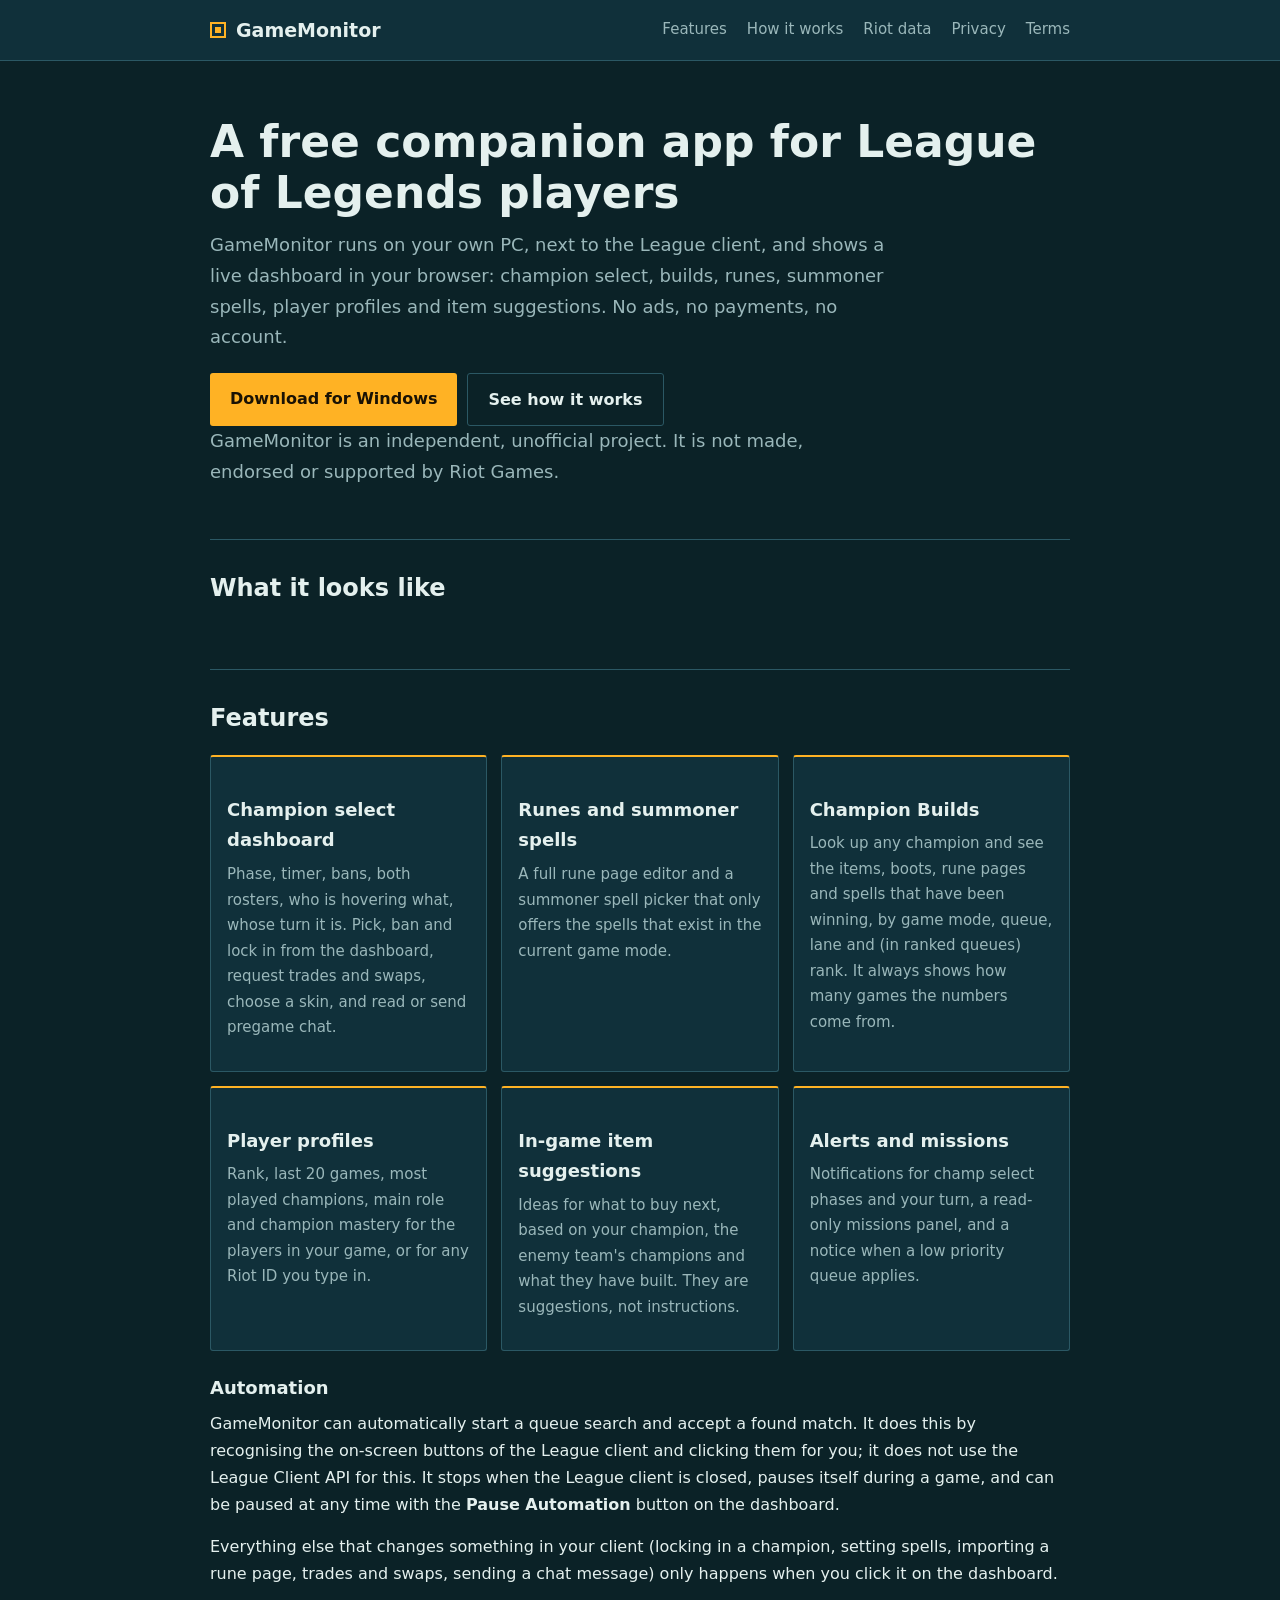
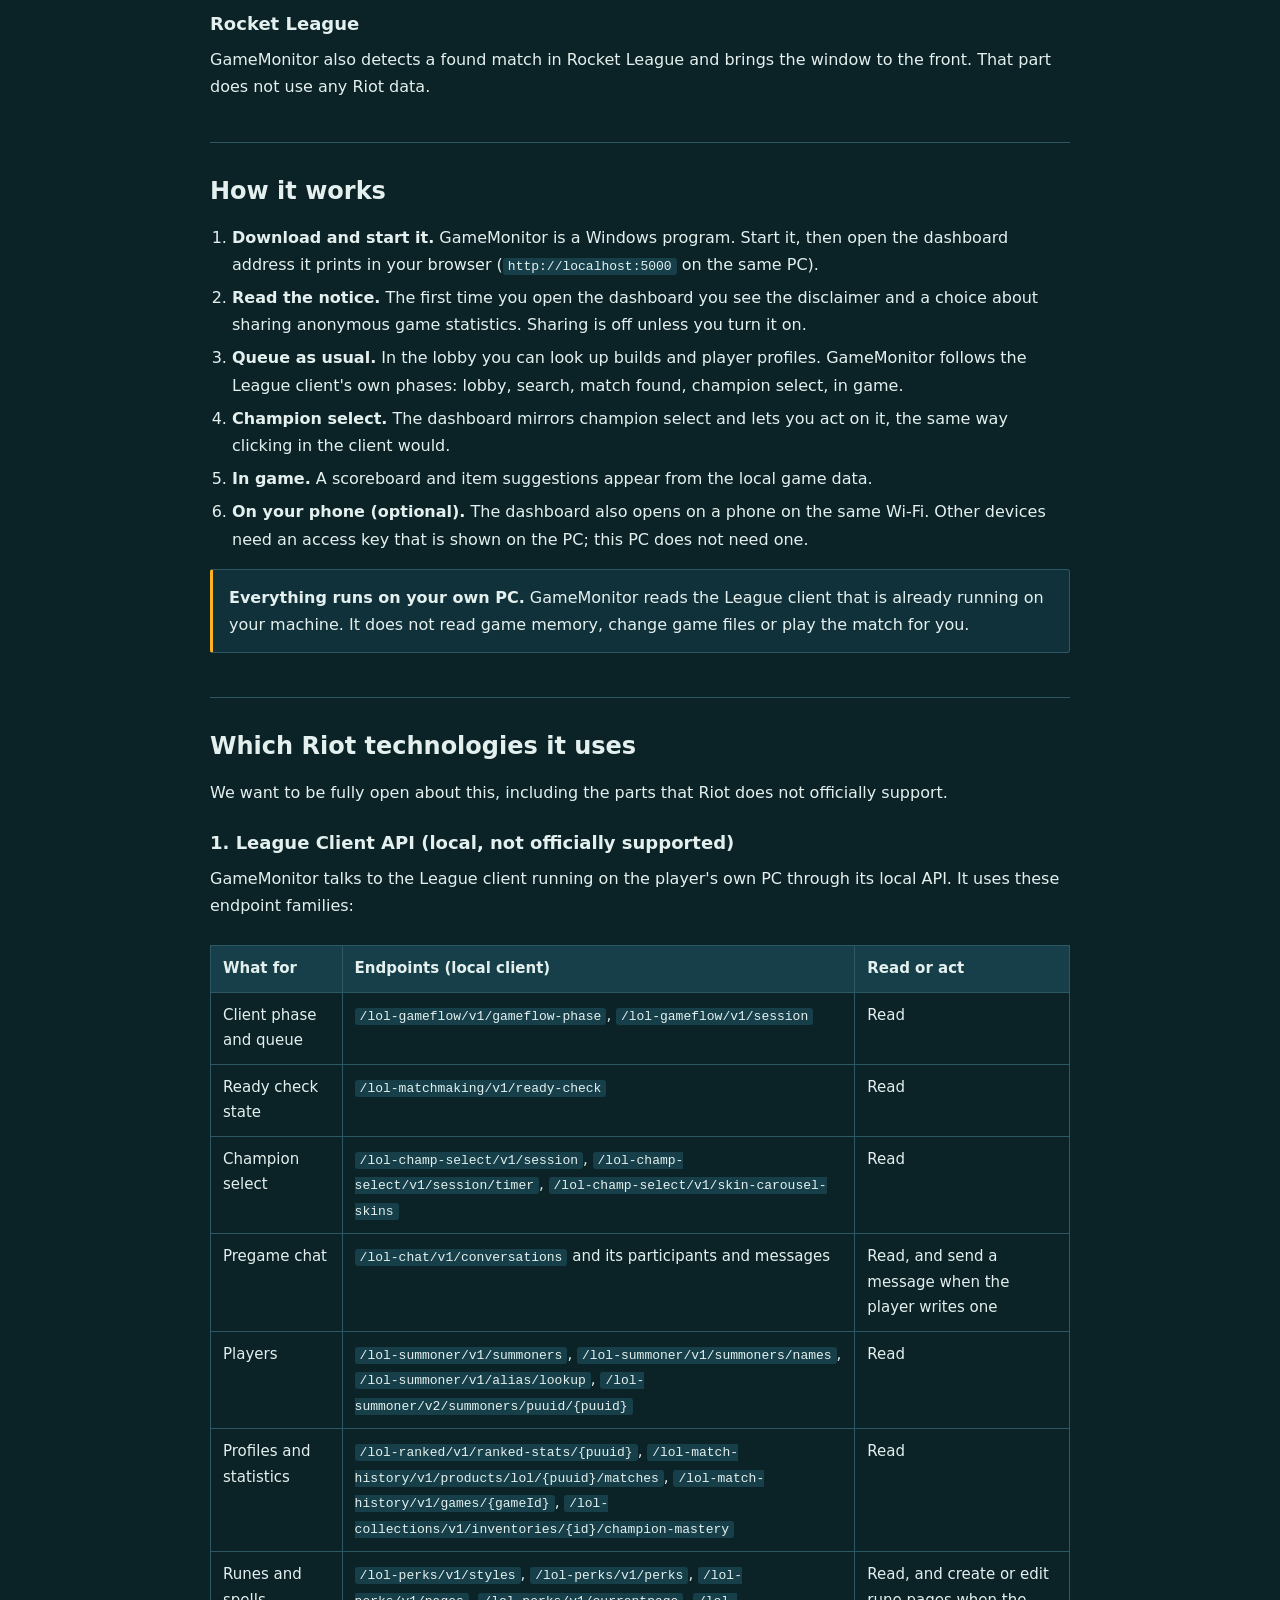
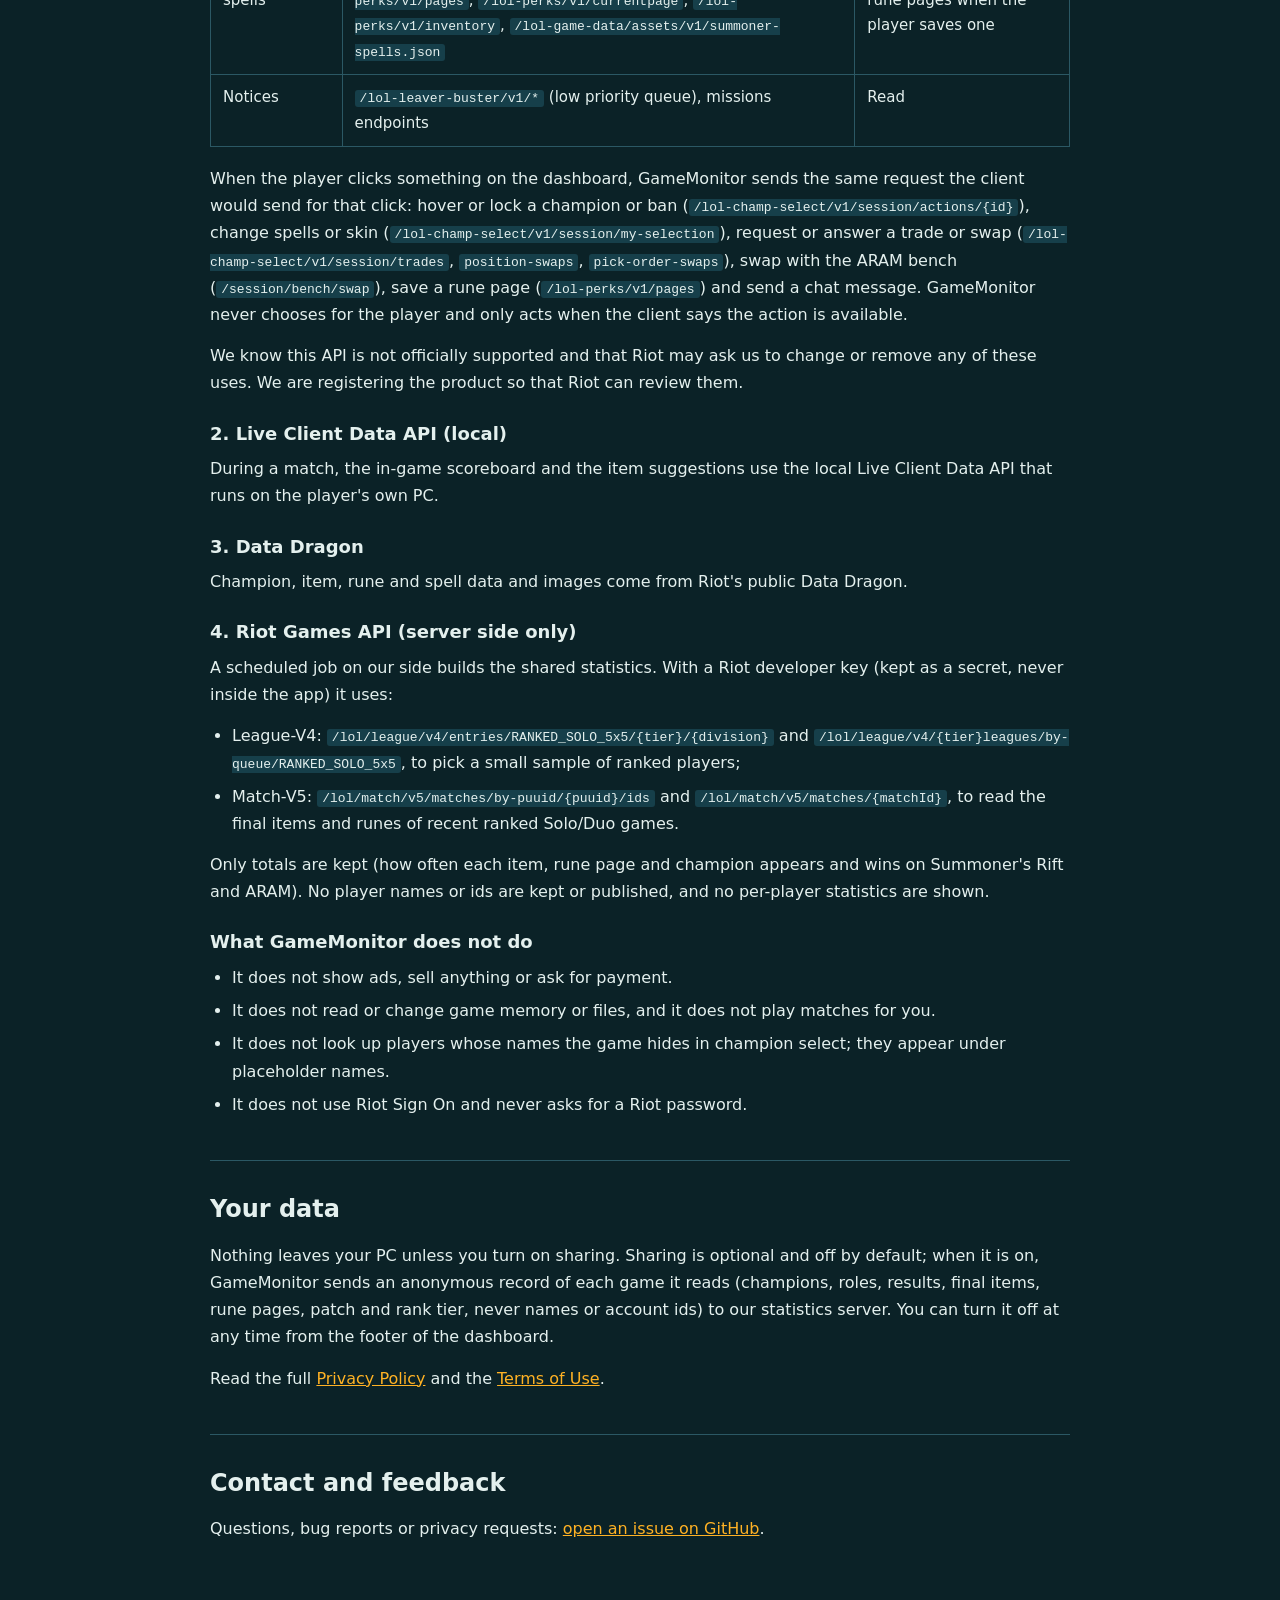
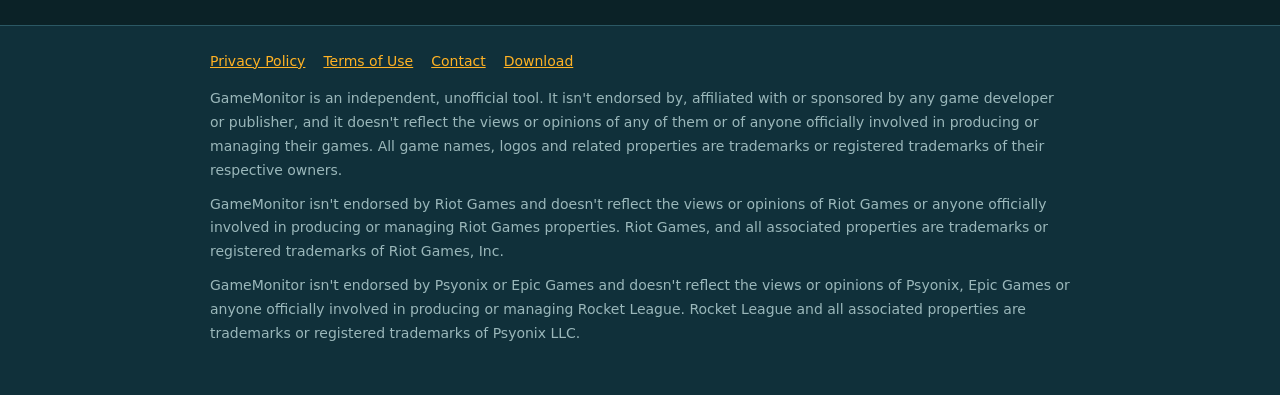
==== index.html @ 894014f6 "Add the GameMonitor product page" ====
<!DOCTYPE html>
<html lang="en">
<head>
<meta charset="UTF-8">
<meta name="viewport" content="width=device-width, initial-scale=1">
<title>GameMonitor - a free companion app for League of Legends players</title>
<meta name="description" content="GameMonitor is a free, unofficial companion app for League of Legends. It runs on your own PC and shows a live dashboard for champion select, builds, runes, summoner spells and player profiles.">
<link rel="stylesheet" href="style.css">
</head>
<body>

<header class="site-header">
  <div class="wrap">
    <a class="brand" href="./"><span class="brand-mark" aria-hidden="true"></span>GameMonitor</a>
    <nav class="site-nav" aria-label="Pages">
      <a href="#features">Features</a>
      <a href="#how-it-works">How it works</a>
      <a href="#riot-data">Riot data</a>
      <a href="privacy.html">Privacy</a>
      <a href="terms.html">Terms</a>
    </nav>
  </div>
</header>

<main class="wrap">

  <div class="hero">
    <h1>A free companion app for League of Legends players</h1>
    <p>GameMonitor runs on your own PC, next to the League client, and shows a live dashboard in your browser: champion select, builds, runes, summoner spells, player profiles and item suggestions. No ads, no payments, no account.</p>
    <div class="actions">
      <a class="button" href="https://github.com/iimakerhd/GameMonitor-Public/releases/latest">Download for Windows</a>
      <a class="button secondary" href="#how-it-works">See how it works</a>
    </div>
    <p class="small-note">GameMonitor is an independent, unofficial project. It is not made, endorsed or supported by Riot Games.</p>
  </div>

  <section class="block" id="screenshots">
    <h2>What it looks like</h2>
    <div class="shots">
      <figure>
        <img src="images/champ-select.png" alt="The GameMonitor champion select dashboard" loading="lazy" onerror="this.closest('figure').style.display='none'">
        <figcaption>Champion select: both teams, bans, timer, runes and summoner spells.</figcaption>
      </figure>
      <figure>
        <img src="images/champion-builds.png" alt="The Champion Builds lookup" loading="lazy" onerror="this.closest('figure').style.display='none'">
        <figcaption>Champion Builds: items, runes and spells that have been winning.</figcaption>
      </figure>
      <figure>
        <img src="images/player-profile.png" alt="A player profile page" loading="lazy" onerror="this.closest('figure').style.display='none'">
        <figcaption>Player profile: rank, last 20 games, champions, main role, mastery.</figcaption>
      </figure>
    </div>
  </section>

  <section class="block" id="features">
    <h2>Features</h2>
    <div class="cards">
      <div class="card">
        <h3>Champion select dashboard</h3>
        <p>Phase, timer, bans, both rosters, who is hovering what, whose turn it is. Pick, ban and lock in from the dashboard, request trades and swaps, choose a skin, and read or send pregame chat.</p>
      </div>
      <div class="card">
        <h3>Runes and summoner spells</h3>
        <p>A full rune page editor and a summoner spell picker that only offers the spells that exist in the current game mode.</p>
      </div>
      <div class="card">
        <h3>Champion Builds</h3>
        <p>Look up any champion and see the items, boots, rune pages and spells that have been winning, by game mode, queue, lane and (in ranked queues) rank. It always shows how many games the numbers come from.</p>
      </div>
      <div class="card">
        <h3>Player profiles</h3>
        <p>Rank, last 20 games, most played champions, main role and champion mastery for the players in your game, or for any Riot ID you type in.</p>
      </div>
      <div class="card">
        <h3>In-game item suggestions</h3>
        <p>Ideas for what to buy next, based on your champion, the enemy team's champions and what they have built. They are suggestions, not instructions.</p>
      </div>
      <div class="card">
        <h3>Alerts and missions</h3>
        <p>Notifications for champ select phases and your turn, a read-only missions panel, and a notice when a low priority queue applies.</p>
      </div>
    </div>

    <h3>Automation</h3>
    <p>GameMonitor can automatically start a queue search and accept a found match. It does this by recognising the on-screen buttons of the League client and clicking them for you; it does not use the League Client API for this. It stops when the League client is closed, pauses itself during a game, and can be paused at any time with the <strong>Pause Automation</strong> button on the dashboard.</p>
    <p>Everything else that changes something in your client (locking in a champion, setting spells, importing a rune page, trades and swaps, sending a chat message) only happens when you click it on the dashboard.</p>

    <h3>Rocket League</h3>
    <p>GameMonitor also detects a found match in Rocket League and brings the window to the front. That part does not use any Riot data.</p>
  </section>

  <section class="block" id="how-it-works">
    <h2>How it works</h2>
    <ol>
      <li><strong>Download and start it.</strong> GameMonitor is a Windows program. Start it, then open the dashboard address it prints in your browser (<code>http://localhost:5000</code> on the same PC).</li>
      <li><strong>Read the notice.</strong> The first time you open the dashboard you see the disclaimer and a choice about sharing anonymous game statistics. Sharing is off unless you turn it on.</li>
      <li><strong>Queue as usual.</strong> In the lobby you can look up builds and player profiles. GameMonitor follows the League client's own phases: lobby, search, match found, champion select, in game.</li>
      <li><strong>Champion select.</strong> The dashboard mirrors champion select and lets you act on it, the same way clicking in the client would.</li>
      <li><strong>In game.</strong> A scoreboard and item suggestions appear from the local game data.</li>
      <li><strong>On your phone (optional).</strong> The dashboard also opens on a phone on the same Wi-Fi. Other devices need an access key that is shown on the PC; this PC does not need one.</li>
    </ol>
    <div class="callout">
      <p><strong>Everything runs on your own PC.</strong> GameMonitor reads the League client that is already running on your machine. It does not read game memory, change game files or play the match for you.</p>
    </div>
  </section>

  <section class="block" id="riot-data">
    <h2>Which Riot technologies it uses</h2>
    <p>We want to be fully open about this, including the parts that Riot does not officially support.</p>

    <h3>1. League Client API (local, not officially supported)</h3>
    <p>GameMonitor talks to the League client running on the player's own PC through its local API. It uses these endpoint families:</p>
    <div class="table-wrap">
    <table>
      <thead><tr><th>What for</th><th>Endpoints (local client)</th><th>Read or act</th></tr></thead>
      <tbody>
        <tr><td>Client phase and queue</td><td><code>/lol-gameflow/v1/gameflow-phase</code>, <code>/lol-gameflow/v1/session</code></td><td>Read</td></tr>
        <tr><td>Ready check state</td><td><code>/lol-matchmaking/v1/ready-check</code></td><td>Read</td></tr>
        <tr><td>Champion select</td><td><code>/lol-champ-select/v1/session</code>, <code>/lol-champ-select/v1/session/timer</code>, <code>/lol-champ-select/v1/skin-carousel-skins</code></td><td>Read</td></tr>
        <tr><td>Pregame chat</td><td><code>/lol-chat/v1/conversations</code> and its participants and messages</td><td>Read, and send a message when the player writes one</td></tr>
        <tr><td>Players</td><td><code>/lol-summoner/v1/summoners</code>, <code>/lol-summoner/v1/summoners/names</code>, <code>/lol-summoner/v1/alias/lookup</code>, <code>/lol-summoner/v2/summoners/puuid/{puuid}</code></td><td>Read</td></tr>
        <tr><td>Profiles and statistics</td><td><code>/lol-ranked/v1/ranked-stats/{puuid}</code>, <code>/lol-match-history/v1/products/lol/{puuid}/matches</code>, <code>/lol-match-history/v1/games/{gameId}</code>, <code>/lol-collections/v1/inventories/{id}/champion-mastery</code></td><td>Read</td></tr>
        <tr><td>Runes and spells</td><td><code>/lol-perks/v1/styles</code>, <code>/lol-perks/v1/perks</code>, <code>/lol-perks/v1/pages</code>, <code>/lol-perks/v1/currentpage</code>, <code>/lol-perks/v1/inventory</code>, <code>/lol-game-data/assets/v1/summoner-spells.json</code></td><td>Read, and create or edit rune pages when the player saves one</td></tr>
        <tr><td>Notices</td><td><code>/lol-leaver-buster/v1/*</code> (low priority queue), missions endpoints</td><td>Read</td></tr>
      </tbody>
    </table>
    </div>
    <p>When the player clicks something on the dashboard, GameMonitor sends the same request the client would send for that click: hover or lock a champion or ban (<code>/lol-champ-select/v1/session/actions/{id}</code>), change spells or skin (<code>/lol-champ-select/v1/session/my-selection</code>), request or answer a trade or swap (<code>/lol-champ-select/v1/session/trades</code>, <code>position-swaps</code>, <code>pick-order-swaps</code>), swap with the ARAM bench (<code>/session/bench/swap</code>), save a rune page (<code>/lol-perks/v1/pages</code>) and send a chat message. GameMonitor never chooses for the player and only acts when the client says the action is available.</p>
    <p>We know this API is not officially supported and that Riot may ask us to change or remove any of these uses. We are registering the product so that Riot can review them.</p>

    <h3>2. Live Client Data API (local)</h3>
    <p>During a match, the in-game scoreboard and the item suggestions use the local Live Client Data API that runs on the player's own PC.</p>

    <h3>3. Data Dragon</h3>
    <p>Champion, item, rune and spell data and images come from Riot's public Data Dragon.</p>

    <h3>4. Riot Games API (server side only)</h3>
    <p>A scheduled job on our side builds the shared statistics. With a Riot developer key (kept as a secret, never inside the app) it uses:</p>
    <ul>
      <li>League-V4: <code>/lol/league/v4/entries/RANKED_SOLO_5x5/{tier}/{division}</code> and <code>/lol/league/v4/{tier}leagues/by-queue/RANKED_SOLO_5x5</code>, to pick a small sample of ranked players;</li>
      <li>Match-V5: <code>/lol/match/v5/matches/by-puuid/{puuid}/ids</code> and <code>/lol/match/v5/matches/{matchId}</code>, to read the final items and runes of recent ranked Solo/Duo games.</li>
    </ul>
    <p>Only totals are kept (how often each item, rune page and champion appears and wins on Summoner's Rift and ARAM). No player names or ids are kept or published, and no per-player statistics are shown.</p>

    <h3>What GameMonitor does not do</h3>
    <ul>
      <li>It does not show ads, sell anything or ask for payment.</li>
      <li>It does not read or change game memory or files, and it does not play matches for you.</li>
      <li>It does not look up players whose names the game hides in champion select; they appear under placeholder names.</li>
      <li>It does not use Riot Sign On and never asks for a Riot password.</li>
    </ul>
  </section>

  <section class="block" id="data">
    <h2>Your data</h2>
    <p>Nothing leaves your PC unless you turn on sharing. Sharing is optional and off by default; when it is on, GameMonitor sends an anonymous record of each game it reads (champions, roles, results, final items, rune pages, patch and rank tier, never names or account ids) to our statistics server. You can turn it off at any time from the footer of the dashboard.</p>
    <p>Read the full <a href="privacy.html">Privacy Policy</a> and the <a href="terms.html">Terms of Use</a>.</p>
  </section>

  <section class="block" id="contact">
    <h2>Contact and feedback</h2>
    <p>Questions, bug reports or privacy requests: <a href="https://github.com/iimakerhd/GameMonitor-Public/issues">open an issue on GitHub</a>.</p>
  </section>

</main>

<footer class="site-footer">
  <div class="wrap">
    <div class="footer-links">
      <a href="privacy.html">Privacy Policy</a>
      <a href="terms.html">Terms of Use</a>
      <a href="https://github.com/iimakerhd/GameMonitor-Public/issues">Contact</a>
      <a href="https://github.com/iimakerhd/GameMonitor-Public/releases/latest">Download</a>
    </div>
    <p>GameMonitor is an independent, unofficial tool. It isn't endorsed by, affiliated with or sponsored by any game developer or publisher, and it doesn't reflect the views or opinions of any of them or of anyone officially involved in producing or managing their games. All game names, logos and related properties are trademarks or registered trademarks of their respective owners.</p>
    <p>GameMonitor isn't endorsed by Riot Games and doesn't reflect the views or opinions of Riot Games or anyone officially involved in producing or managing Riot Games properties. Riot Games, and all associated properties are trademarks or registered trademarks of Riot Games, Inc.</p>
    <p>GameMonitor isn't endorsed by Psyonix or Epic Games and doesn't reflect the views or opinions of Psyonix, Epic Games or anyone officially involved in producing or managing Rocket League. Rocket League and all associated properties are trademarks or registered trademarks of Psyonix LLC.</p>
  </div>
</footer>

</body>
</html>
---- style.css ----
/* GameMonitor public pages - one small stylesheet for index.html, privacy.html and terms.html */
:root {
  --bg: #0b2227;
  --panel: #10303a;
  --raised: #163f4a;
  --line: #2b5864;
  --gold: #ffb224;
  --text: #e4f0ee;
  --muted: #9ab7ba;
}

* { box-sizing: border-box; }

html { scroll-behavior: smooth; }

body {
  margin: 0;
  background: var(--bg);
  color: var(--text);
  font: 16px/1.7 system-ui, -apple-system, "Segoe UI", Roboto, "Helvetica Neue", Arial, sans-serif;
}

a { color: var(--gold); }
a:hover { color: #ffd27a; }
a:focus-visible, button:focus-visible { outline: 2px solid var(--gold); outline-offset: 2px; }

.wrap { max-width: 900px; margin: 0 auto; padding: 0 20px; }

.site-header { background: var(--panel); border-bottom: 1px solid var(--line); }
.site-header .wrap { display: flex; flex-wrap: wrap; align-items: center; justify-content: space-between; gap: 8px 24px; padding-top: 14px; padding-bottom: 14px; }
.brand { display: flex; align-items: center; gap: 10px; font-weight: 700; font-size: 19px; color: var(--text); text-decoration: none; }
.brand-mark { width: 16px; height: 16px; border: 2px solid var(--gold); position: relative; display: inline-block; }
.brand-mark::after { content: ""; position: absolute; inset: 3px; background: var(--gold); }
.site-nav { display: flex; flex-wrap: wrap; gap: 4px 20px; font-size: 15px; }
.site-nav a { color: var(--muted); text-decoration: none; }
.site-nav a:hover { color: var(--text); }

.hero { padding: 56px 0 32px; }
.hero h1 { margin: 0 0 12px; font-size: clamp(30px, 5vw, 44px); line-height: 1.15; }
.hero p { margin: 0 0 20px; max-width: 680px; font-size: 18px; color: var(--muted); }

.button {
  display: inline-block;
  padding: 12px 20px;
  background: var(--gold);
  color: #1a1204;
  font-weight: 700;
  border-radius: 3px;
  text-decoration: none;
}
.button:hover { background: #ffd27a; color: #1a1204; }
.button.secondary { background: transparent; color: var(--text); border: 1px solid var(--line); }
.button.secondary:hover { border-color: var(--muted); }
.actions { display: flex; flex-wrap: wrap; gap: 10px; }
.small-note { margin-top: 12px; font-size: 14px; color: var(--muted); }

section.block { padding: 28px 0; border-top: 1px solid var(--line); }
section.block h2 { margin: 0 0 12px; font-size: 24px; }
section.block h3 { margin: 22px 0 6px; font-size: 18px; }
section.block p { margin: 0 0 14px; }
section.block ul, section.block ol { margin: 0 0 14px; padding-left: 22px; }
section.block li { margin-bottom: 6px; }

.cards { display: grid; grid-template-columns: repeat(auto-fit, minmax(250px, 1fr)); gap: 14px; margin: 16px 0; }
.card { background: var(--panel); border: 1px solid var(--line); border-top: 2px solid var(--gold); border-radius: 3px; padding: 16px; }
.card h3 { margin: 0 0 6px; font-size: 17px; }
.card p { margin: 0; font-size: 15px; color: var(--muted); }

table { width: 100%; border-collapse: collapse; margin: 12px 0 18px; font-size: 15px; }
th, td { text-align: left; vertical-align: top; padding: 10px 12px; border: 1px solid var(--line); }
th { background: var(--raised); }
td code, li code, p code { font-family: ui-monospace, "Cascadia Mono", Consolas, monospace; font-size: 13px; background: var(--raised); padding: 1px 5px; border-radius: 3px; word-break: break-word; }
.table-wrap { overflow-x: auto; }

.callout { background: var(--panel); border: 1px solid var(--line); border-left: 3px solid var(--gold); border-radius: 3px; padding: 14px 16px; margin: 16px 0; }
.callout p:last-child { margin-bottom: 0; }

.shots { display: grid; grid-template-columns: repeat(auto-fit, minmax(260px, 1fr)); gap: 14px; margin: 16px 0; }
.shots figure { margin: 0; background: var(--panel); border: 1px solid var(--line); border-radius: 3px; padding: 8px; }
.shots img { display: block; width: 100%; height: auto; border-radius: 2px; }
.shots figcaption { margin-top: 6px; font-size: 14px; color: var(--muted); }

.legal-page { padding: 40px 0 24px; }
.legal-page h1 { margin: 0 0 6px; font-size: 34px; }
.legal-page .updated { margin: 0 0 24px; color: var(--muted); }
.legal-page h2 { margin: 28px 0 8px; font-size: 22px; }
.legal-page p, .legal-page li { margin-bottom: 10px; }

.site-footer { margin-top: 40px; padding: 24px 0 40px; background: var(--panel); border-top: 1px solid var(--line); font-size: 14px; color: var(--muted); }
.site-footer p { margin: 0 0 10px; }
.site-footer .footer-links { display: flex; flex-wrap: wrap; gap: 4px 18px; margin-bottom: 14px; }
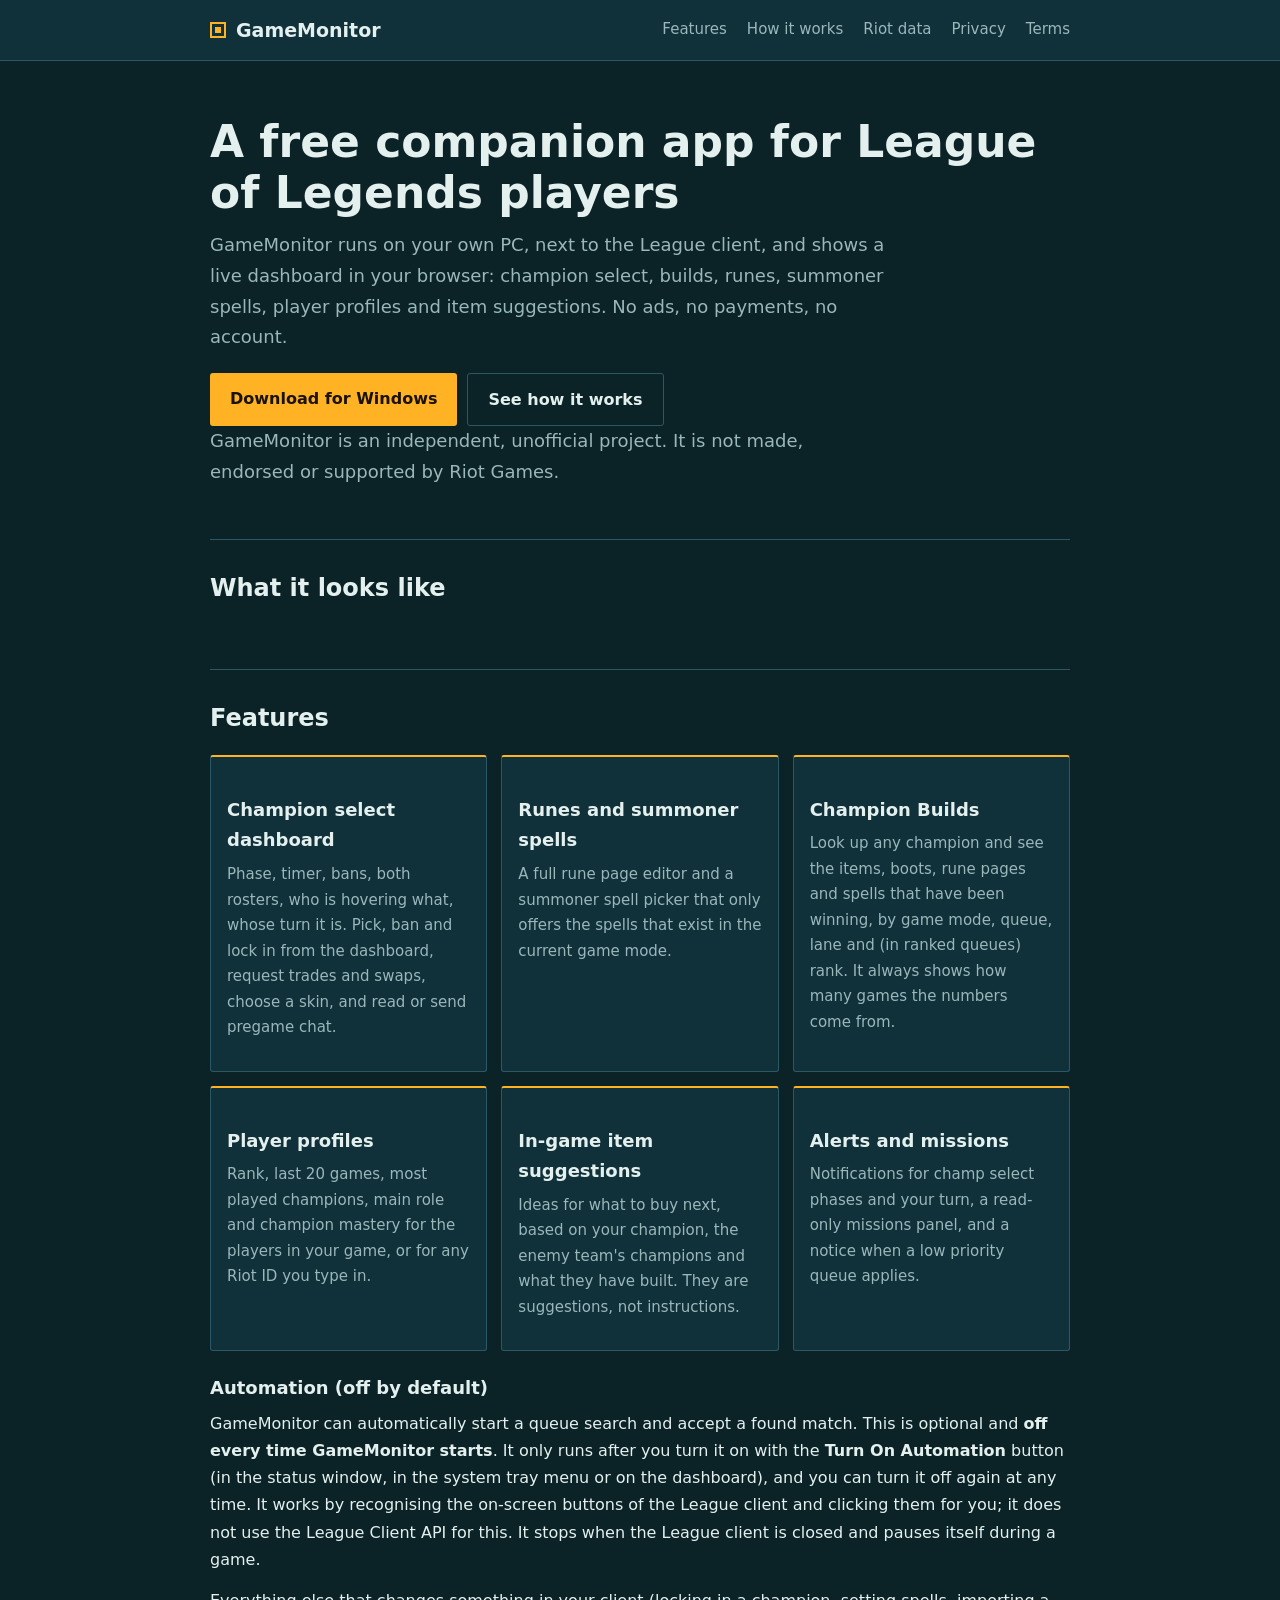
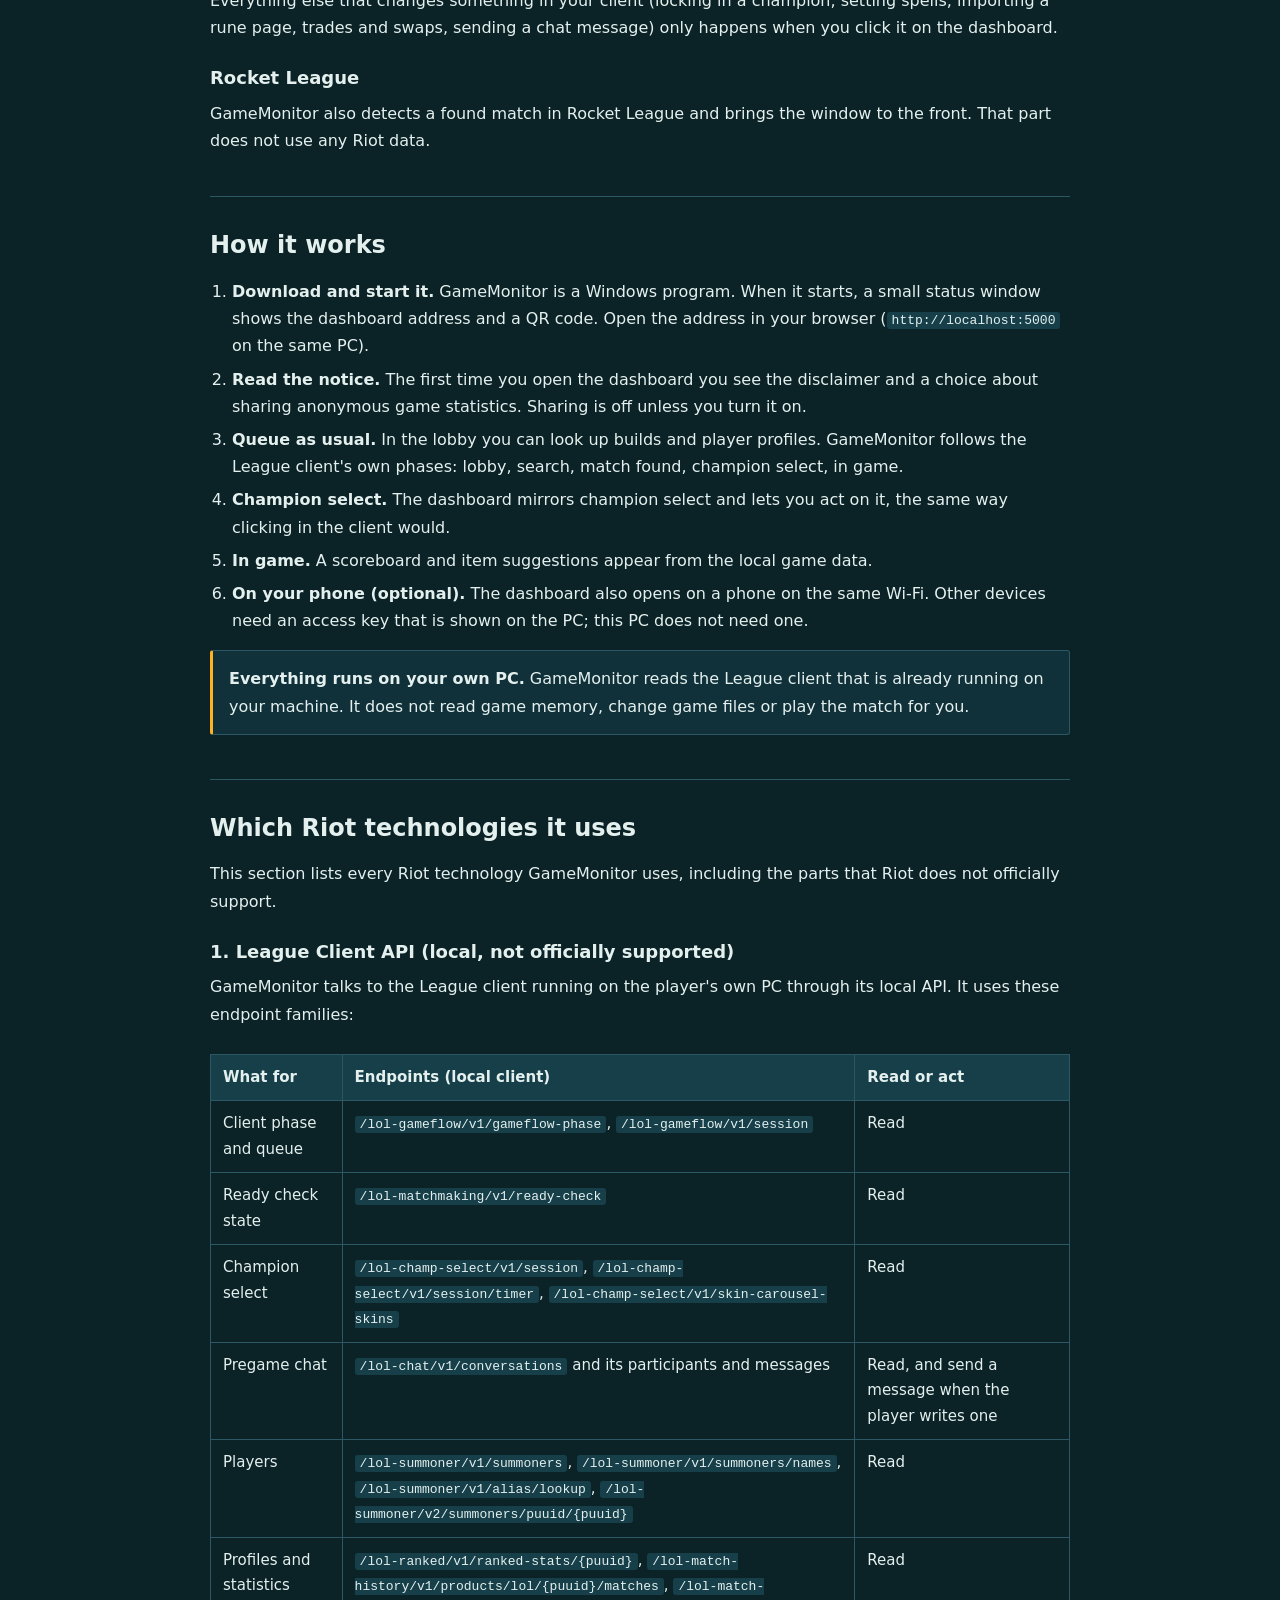
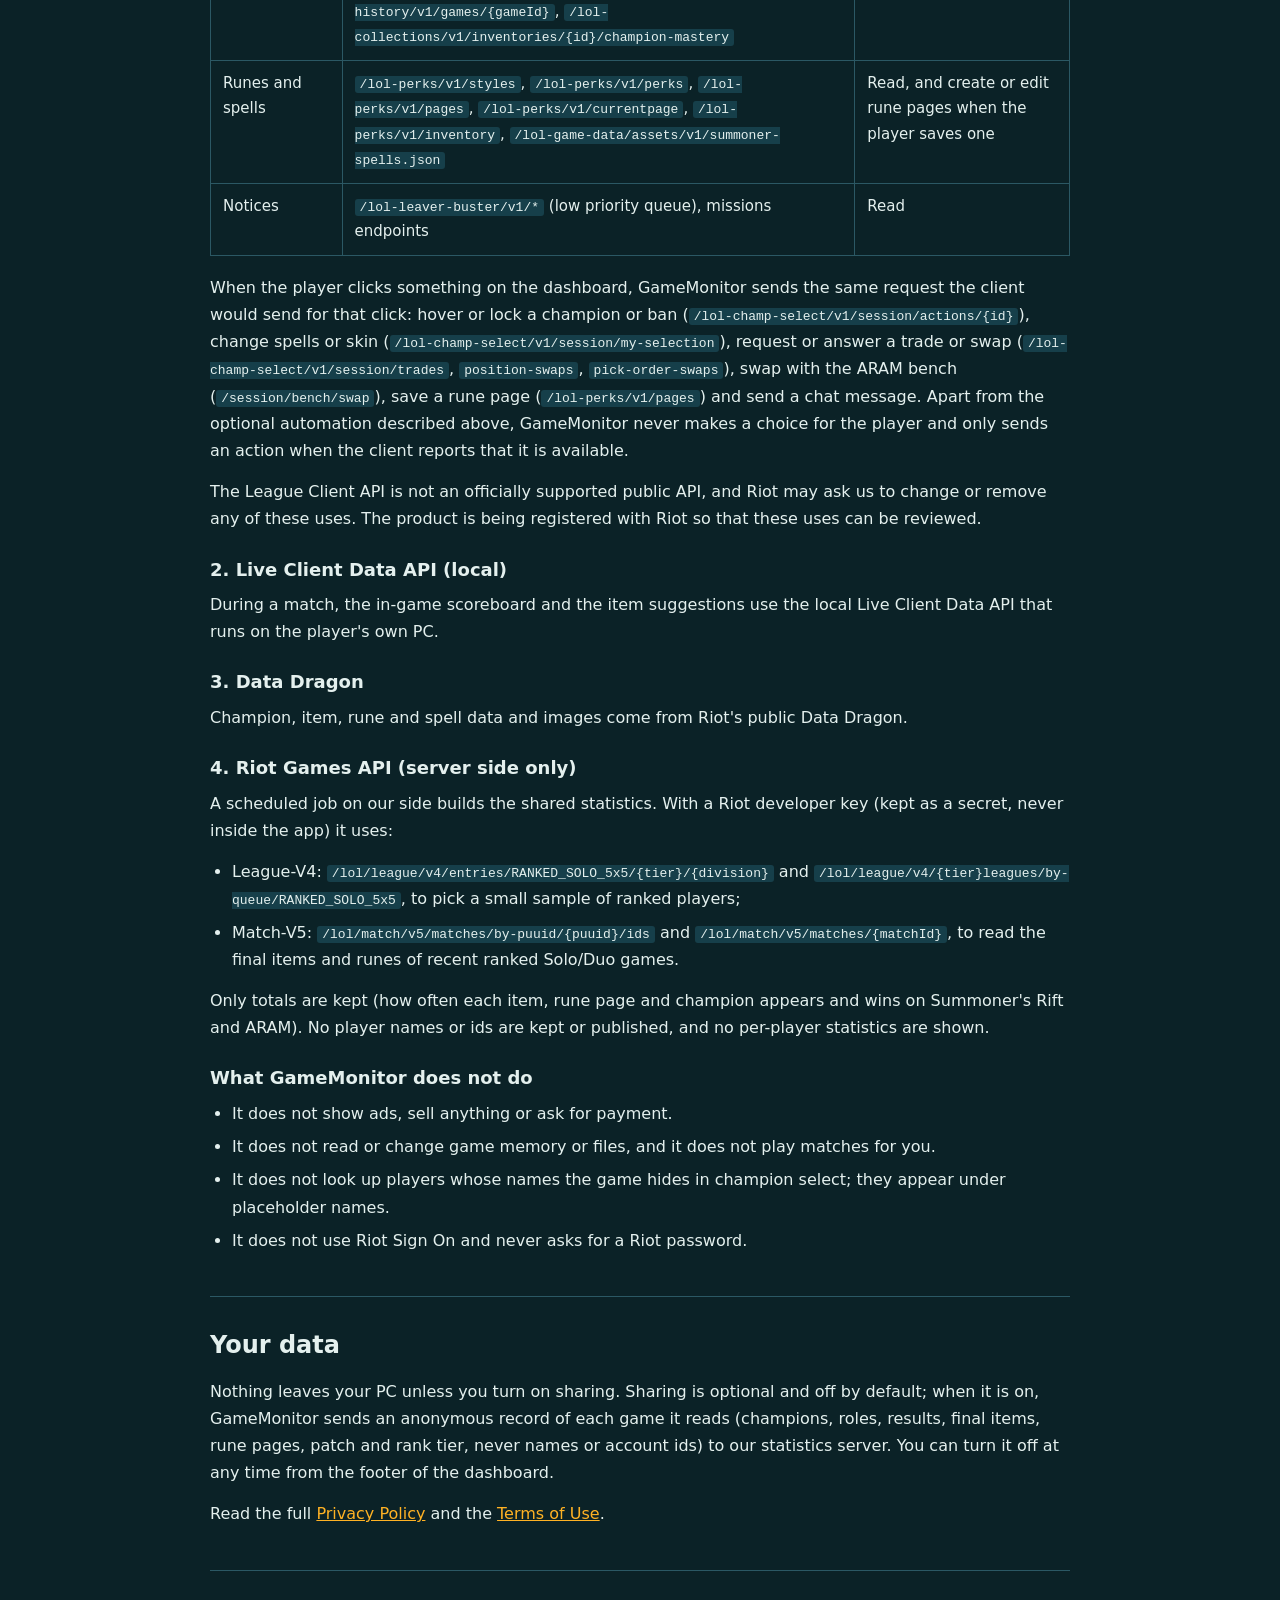
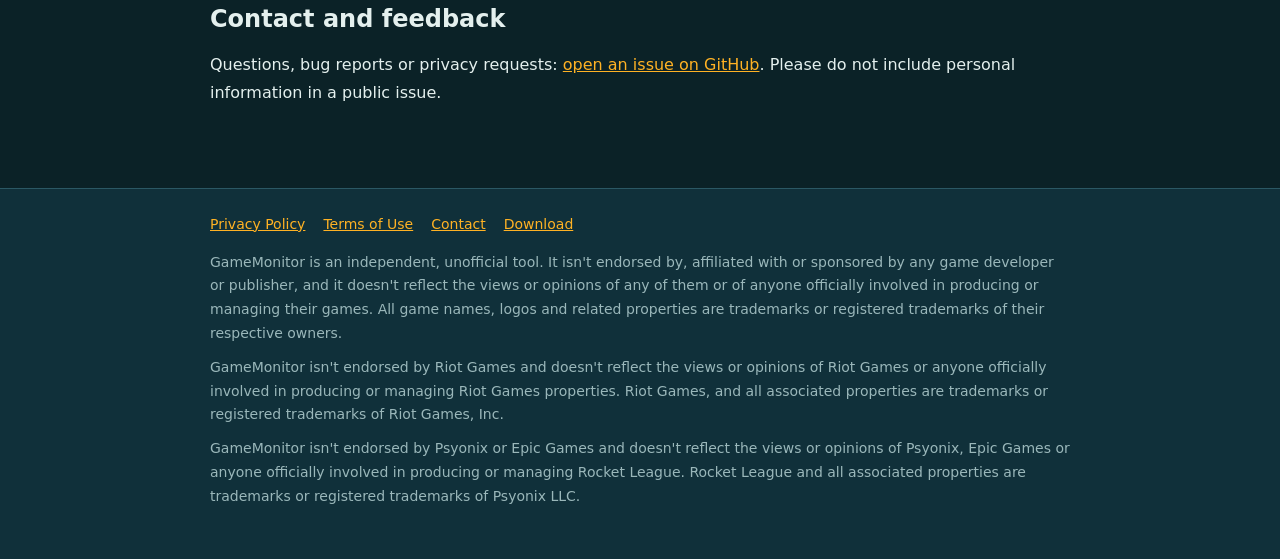
==== commit 672ffa55: "Product page: automation is off by default and how to turn it on, official wording in the Riot data " ====
--- a/index.html
+++ b/index.html
@@ -81,8 +81,8 @@
       </div>
     </div>
 
-    <h3>Automation</h3>
-    <p>GameMonitor can automatically start a queue search and accept a found match. It does this by recognising the on-screen buttons of the League client and clicking them for you; it does not use the League Client API for this. It stops when the League client is closed, pauses itself during a game, and can be paused at any time with the <strong>Pause Automation</strong> button on the dashboard.</p>
+    <h3>Automation (off by default)</h3>
+    <p>GameMonitor can automatically start a queue search and accept a found match. This is optional and <strong>off every time GameMonitor starts</strong>. It only runs after you turn it on with the <strong>Turn On Automation</strong> button (in the status window, in the system tray menu or on the dashboard), and you can turn it off again at any time. It works by recognising the on-screen buttons of the League client and clicking them for you; it does not use the League Client API for this. It stops when the League client is closed and pauses itself during a game.</p>
     <p>Everything else that changes something in your client (locking in a champion, setting spells, importing a rune page, trades and swaps, sending a chat message) only happens when you click it on the dashboard.</p>
 
     <h3>Rocket League</h3>
@@ -92,7 +92,7 @@
   <section class="block" id="how-it-works">
     <h2>How it works</h2>
     <ol>
-      <li><strong>Download and start it.</strong> GameMonitor is a Windows program. Start it, then open the dashboard address it prints in your browser (<code>http://localhost:5000</code> on the same PC).</li>
+      <li><strong>Download and start it.</strong> GameMonitor is a Windows program. When it starts, a small status window shows the dashboard address and a QR code. Open the address in your browser (<code>http://localhost:5000</code> on the same PC).</li>
       <li><strong>Read the notice.</strong> The first time you open the dashboard you see the disclaimer and a choice about sharing anonymous game statistics. Sharing is off unless you turn it on.</li>
       <li><strong>Queue as usual.</strong> In the lobby you can look up builds and player profiles. GameMonitor follows the League client's own phases: lobby, search, match found, champion select, in game.</li>
       <li><strong>Champion select.</strong> The dashboard mirrors champion select and lets you act on it, the same way clicking in the client would.</li>
@@ -106,7 +106,7 @@
 
   <section class="block" id="riot-data">
     <h2>Which Riot technologies it uses</h2>
-    <p>We want to be fully open about this, including the parts that Riot does not officially support.</p>
+    <p>This section lists every Riot technology GameMonitor uses, including the parts that Riot does not officially support.</p>
 
     <h3>1. League Client API (local, not officially supported)</h3>
     <p>GameMonitor talks to the League client running on the player's own PC through its local API. It uses these endpoint families:</p>
@@ -125,8 +125,8 @@
       </tbody>
     </table>
     </div>
-    <p>When the player clicks something on the dashboard, GameMonitor sends the same request the client would send for that click: hover or lock a champion or ban (<code>/lol-champ-select/v1/session/actions/{id}</code>), change spells or skin (<code>/lol-champ-select/v1/session/my-selection</code>), request or answer a trade or swap (<code>/lol-champ-select/v1/session/trades</code>, <code>position-swaps</code>, <code>pick-order-swaps</code>), swap with the ARAM bench (<code>/session/bench/swap</code>), save a rune page (<code>/lol-perks/v1/pages</code>) and send a chat message. GameMonitor never chooses for the player and only acts when the client says the action is available.</p>
-    <p>We know this API is not officially supported and that Riot may ask us to change or remove any of these uses. We are registering the product so that Riot can review them.</p>
+    <p>When the player clicks something on the dashboard, GameMonitor sends the same request the client would send for that click: hover or lock a champion or ban (<code>/lol-champ-select/v1/session/actions/{id}</code>), change spells or skin (<code>/lol-champ-select/v1/session/my-selection</code>), request or answer a trade or swap (<code>/lol-champ-select/v1/session/trades</code>, <code>position-swaps</code>, <code>pick-order-swaps</code>), swap with the ARAM bench (<code>/session/bench/swap</code>), save a rune page (<code>/lol-perks/v1/pages</code>) and send a chat message. Apart from the optional automation described above, GameMonitor never makes a choice for the player and only sends an action when the client reports that it is available.</p>
+    <p>The League Client API is not an officially supported public API, and Riot may ask us to change or remove any of these uses. The product is being registered with Riot so that these uses can be reviewed.</p>
 
     <h3>2. Live Client Data API (local)</h3>
     <p>During a match, the in-game scoreboard and the item suggestions use the local Live Client Data API that runs on the player's own PC.</p>
@@ -159,7 +159,7 @@
 
   <section class="block" id="contact">
     <h2>Contact and feedback</h2>
-    <p>Questions, bug reports or privacy requests: <a href="https://github.com/iimakerhd/GameMonitor-Public/issues">open an issue on GitHub</a>.</p>
+    <p>Questions, bug reports or privacy requests: <a href="https://github.com/iimakerhd/GameMonitor-Public/issues">open an issue on GitHub</a>. Please do not include personal information in a public issue.</p>
   </section>
 
 </main>
